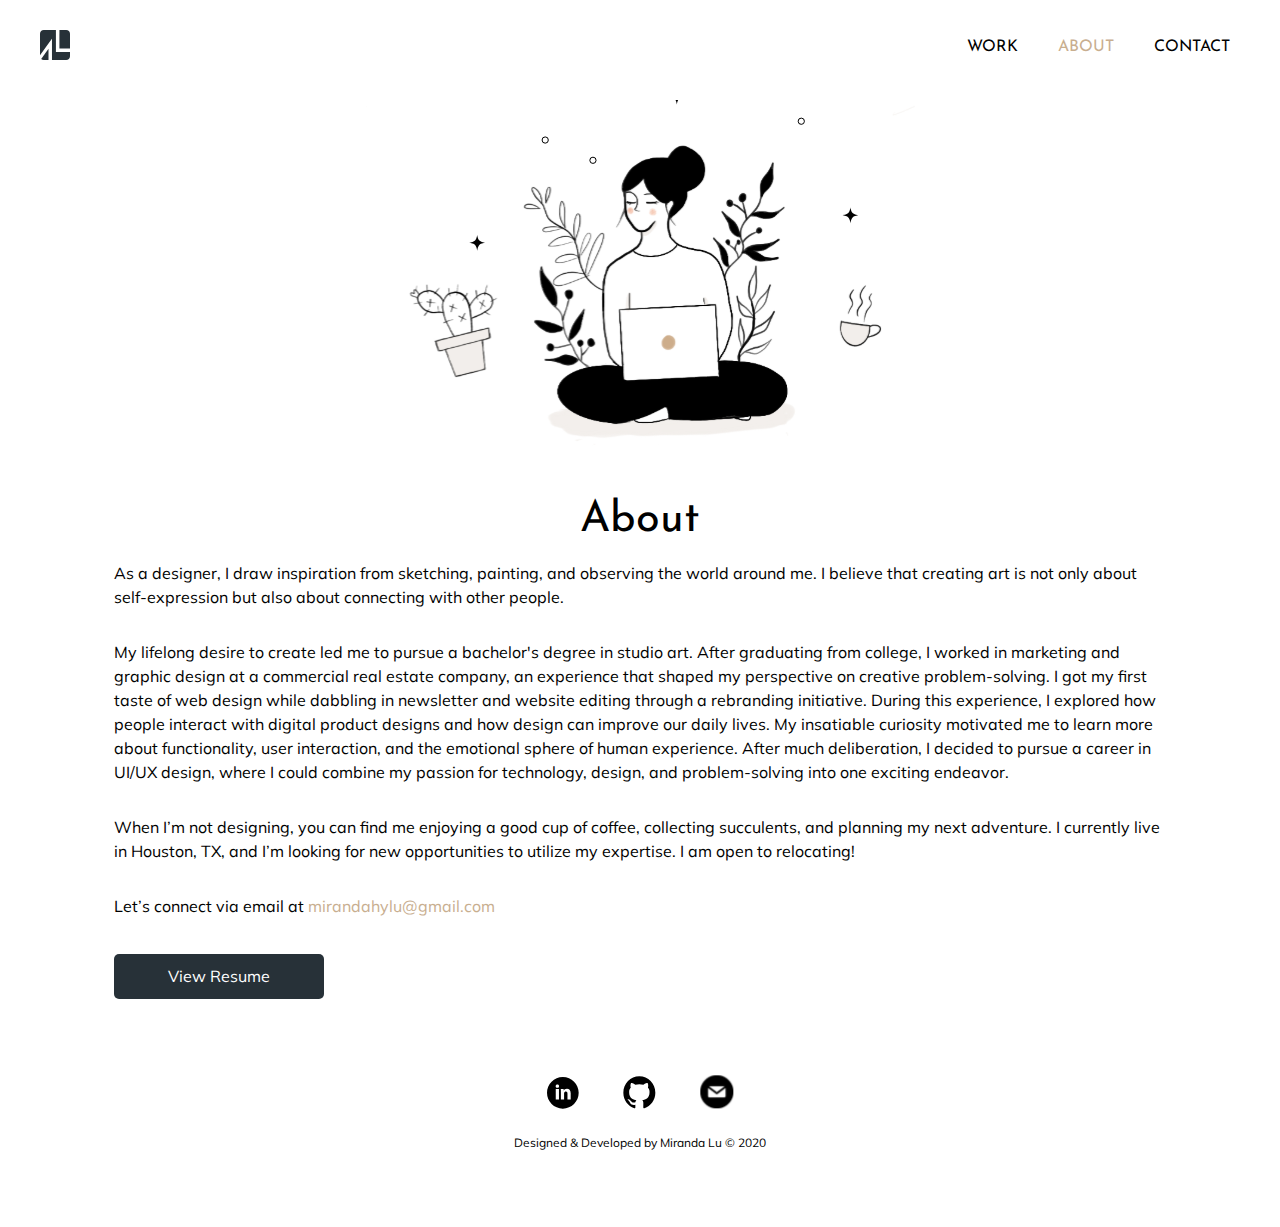
==== about.html @ 47be0c5d "fixed paths" ====
<!DOCTYPE html>
<html lang="en">
  <head>
    <meta charset="utf-8">
    <meta name="viewport" content="width=device-width, initial-scale=1">
    <title>Miranda Lu Product Designer</title>
    <link rel="stylesheet" href="css/reset.css">
    <link rel="stylesheet" href="css/style.css">
    <link rel="stylesheet" href="https://fonts.googleapis.com/css2?family=Josefin+Sans:wght@400;700&display=swap">
    <link rel="stylesheet" href="https://fonts.googleapis.com/css?family=Muli">
    <link rel="icon" href="images/ml-favicon.svg">
    <link rel="stylesheet" href="https://cdnjs.cloudflare.com/ajax/libs/font-awesome/5.13.0/css/all.min.css">
  </head>

  <body>
    <!-- navigation -->
    <nav class="navbar">
        <span class="navbar-toggle" id="js-navbar-toggle">
          <i class="fas fa-bars"></i>
        </span>
        <a href="index.html"><img id="logo" src="images/homepage/logo.svg" alt="logo"></a>
        <ul class="main-nav" id="js-menu">
          <li>
            <a href="index.html#work-section" class="nav-links">Work</a>
          </li>
          <li>
            <a href="about.html" class="current">About</a>
          </li>
          <li>
            <a href="mailto:mirandahylu@gmail.com" class="nav-links" target="_blank">Contact</a>
          </li>
        </ul>
    </nav>
    <!-- about me -->
    <section class="about">
    <div class="about-image">
        <img class="illustration" src="../images/about-me.svg" alt="about-me">
    </div>
    <div class="about-me">
      <h1>About</h1>
      <p>As a designer, I draw inspiration from sketching, painting, and observing the world around me. I believe that creating art is not only about self-expression but also about connecting with other people.</p>
      <br>
      <p>My lifelong desire to create led me to pursue a bachelor's degree in studio art. After graduating from college, I worked in marketing and graphic design at a commercial real estate company, an experience that shaped my perspective on creative problem-solving. I got my first taste of web design while dabbling in newsletter and website editing through a rebranding initiative. During this experience, I explored how people interact with digital product designs and how design can improve our daily lives. My insatiable curiosity motivated me to learn more about functionality, user interaction, and the emotional sphere of human experience. After much deliberation, I decided to pursue a career in UI/UX design, where I could combine my passion for technology, design, and problem-solving into one exciting endeavor.</p>
      <br>
      <p>When I’m not designing, you can find me enjoying a good cup of coffee, collecting succulents, and planning my next adventure.
      I currently live in Houston, TX, and I’m looking for new opportunities to utilize my expertise. I am open to relocating!</p>
      <br>
      <p>Let’s connect via email at <span style="color:#C8AE8F">mirandahylu@gmail.com</span></p>
      <a href="../images/Miranda_Lu_Resume.pdf" class="btn resume">View Resume</a>
    </div>

    </section>
    <!-- footer -->
    <footer class="main-footer">
      <div class="footer-icons">
        <a href="https://www.linkedin.com/in/mirandahylu" target="_blank">
          <img src="images/linkedin.svg" alt="linkedin">
        </a>
        <a href="https://github.com/mirandalu" target="_blank">
          <img src="images/github.svg" alt="github">
        </a>
        <a href="mailto:mirandahylu@gmail.com" target="_blank">
          <img src="images/mail.svg" alt="email">
        </a>
      </div>
      <p class="bottom"> Designed & Developed by Miranda Lu © 2020 </p>
    </footer>
    <!-- hamburger menu -->
    <script>
        let mainNav = document.getElementById('js-menu');
        let navBarToggle = document.getElementById('js-navbar-toggle');
        navBarToggle.addEventListener('click', function () {
        mainNav.classList.toggle('active');
        });
    </script>
</body>
</html>
---- css/style.css ----
/* global setting */
html {
  font-size: 10px;
  font-family: "Muli", sans-serif;
}

* {
  box-sizing: border-box;
  margin: 0;
  padding: 0;
}

body {
  font-size: 1.6rem;
  line-height: 1.5rem;
}

/* buttons */
.btn {
  background: #273138;
  border-radius: .5rem;
  color: white;
  display: inline-block;
  font-family: 'Muli', sans-serif;
  padding: 1.5rem 5.4rem;
  text-decoration: none;
  margin-top: 2rem;
}

.btn:hover{
  /*background-color: #C8AE8F;*/
  @extend %bg;
	transform: scale(1.1);
}

.btn-footer{
  border-radius: .5rem;
  border: 1px solid #C8AE8F;
  color: #C8AE8F;
  cursor: pointer;
  display: inline-block;
  font-family: 'Muli', sans-serif;
  padding: 1.5rem 5.4rem;
  text-decoration: none;
  margin-bottom: 4rem;
}

.btn-footer:hover {
  background: #C8AE8F;
  color: white;
}

.link {
  border-bottom: 1px solid #C8AE8F;
  color: #C8AE8F;
  display: inline-block;
  padding-bottom: .5em;
  text-transform: uppercase;
  text-decoration: none;
}

.link:hover {
  color: #D6C2AB;
  border-bottom: 1px solid #D6C2AB;
}

#myBtn {
  display: none;
  position: fixed;
  bottom: 20px;
  right: 30px;
  z-index: 99;
  font-size: 18px;
  border: none;
  outline: none;
  background-color: #C8AE8F;
  color: white;
  cursor: pointer;
  padding: 15px;
  border-radius: 4px;
}

#myBtn:hover {
  background-color: #D6C2AB;
}

/* headings */
h1, h2, h3, h4 {
  font-family: 'Josefin Sans', sans-serif;
  padding-bottom: 2rem;
}

h5, p {
  font-family: "Muli", sans-serif;
  line-height: 2.4rem;
  padding-bottom: 1.6rem;
}

h1 {
  font-size: 3.2rem;
  line-height: 4rem;
  text-align: center;
}

h2 {
  font-size: 2.4rem;
  font-weight: bold;
  line-height: 3rem;
  text-align: center;
  text-transform: uppercase;
}

h3 {
  font-size: 2rem;
  font-weight: bold;
  line-height: 2.5rem;
  text-align: center;
}

h4 {
  font-weight: bold;
  font-size: 1.8rem;
  line-height: 2.4rem;
  text-transform: uppercase;
}

h5 {
  font-family: "Muli", sans-serif;
  font-size: 1.8rem;
  font-weight: bold;
  line-height: 2.4rem;
}

h6 {
  font-family: "Muli", sans-serif;
  font-size: 1.5rem;
  font-weight: bold;
  padding-bottom: 1rem;
}


p {
  font-weight: normal;
  font-size: 1.6rem;
  line-height: 2.5rem;
}

#bloc {
  font-size: 1.2rem;
}

/* a:link{
  color: black;
  text-decoration: none;
} */

/* global images */
img {
  display: block;
  max-width: 100%;
  height: auto;
}

/* global navigation */
.navbar {
  font-size: 2.4rem;
  background-color: white;
  padding-bottom: 2rem;
  position: fixed;
  width: 100%;
}

.nav-links {
  color: black;
  font-family: 'Josefin Sans', sans-serif;
  text-decoration: none;
}

.main-nav {
  display: none;
  list-style-type: none;
}

.main-nav li{
  background-color: white;
  margin: 3rem auto;
  text-align: center;
}

#logo {
  display: inline-block;
  margin-top: 2rem;
  margin-left: 1.8rem;
  width: 3rem;
}

.navbar-toggle {
  color: black;
  cursor: pointer;
  font-size: 24px;
  position: absolute;
  right: 1.8rem;
  top: 1.8rem;
}

.active {
  display: block;
}

.current {
  color: #C8AE8F;
  font-family: "Josefin Sans", sans-serif;
  text-decoration: none;
}

/* hero */
#hero {
  display: flex;
  flex-direction: column;
  text-align: center;
  padding-bottom: 2rem;
}

.profile-image img{
  margin: 5rem auto;
  display: block;
  margin-left: auto;
  margin-right: auto;
  max-width: 15.8rem;
  width: 100%;

}

.headbold {
  font-weight: bold;
}

#hero .content-wrap,
#process .content-wrap,
.testimonial-wrap,
.main-footer {
  padding: 5.6rem 2.5rem;
}

.arrow {
  border-radius: .5rem;
  text-align: center;
  margin-top: 4rem;
}

.arrow i{
  color: black;
}

.bounce {
  -moz-animation: bounce 2s infinite;
  -webkit-animation: bounce 2s infinite;
  animation: bounce 2s infinite;
}

@-moz-keyframes bounce {
  0%, 20%, 50%, 80%, 100% {
    -moz-transform: translateY(0);
    transform: translateY(0);
  }
  40% {
    -moz-transform: translateY(-20px);
    transform: translateY(-20px);
  }
  60% {
    -moz-transform: translateY(-15px);
    transform: translateY(-15px);
  }
}

/* fade-in animation */
.fade-in {
animation: fadeIn ease 1s;
-webkit-animation: fadeIn ease 1s;
-moz-animation: fadeIn ease 1s;
-o-animation: fadeIn ease 1s;
-ms-animation: fadeIn ease 1s;
}

@keyframes fadeIn {
0% {opacity:0;}
100% {opacity:1;}
}

@-webkit-keyframes fadeIn {
0% {opacity:0;}
100% {opacity:1;}
}


/* recent work */
#work-section {
  text-align: center;
}

#work-section .work {
  background-color: #F7F7F7;
  padding: 5rem 4rem;
}


.work-image {
  display: block;
  margin-left: auto;
  margin-right: auto;
  padding-bottom: 4rem;
  width: 100%;
}


/* design process */
#process{
  text-align: center;
  margin: 5.5rem auto;
}

.process-list {
  margin-bottom: 5.5rem;
}

.process-list li{
  font-family: 'Muli', sans-serif;
  font-size: 1.6rem;
  text-decoration: none;
  margin: 1.6rem auto;
}

.process-icon {
  margin: 2rem auto;
}

/* testimonial */
.testimonial {
  background-color: #F2EFEC;
}

.testimonial-wrap h6{
  text-transform: uppercase;
}

.testimonial-text{
  margin-bottom: 3rem;
}

/* footer */
.main-footer {
  text-align: center;
}

.bottom {
  font-size: 1.2rem;
}

.footer-title {
  font-size: 2.4rem;
  text-transform: none;
}

.footer-box {
  padding: 1.5rem 5rem;
}

.footer-icons a {
  display: inline-block;
  padding: 2rem;
}

/****** Easebox Settings ******/
.easebox-hero, .research, .analysis, .personas, .user-flows,
.wireframes, .usability-tests, .branding, .mockups,
.preference, .testings-validation, .reflection {
  padding: 5.5rem 1.8rem 0rem;
}


.container {
  margin-top: 5rem;
  width: 100%;
}

/* images */
figure img, .google-icon, .dropbox-icon, .pinterest-icon {
  display: block;
  margin-left: auto;
  margin-right: auto;
  height: auto;
  max-width: 100%;
}

.easebox-hero img, .persona-wrapper1 img, .persona-wrapper2 img,
.uf-image1, .uf-image2, .initial-sketches, .easebox-logo,
.easebox-moodboard, .brand-image2, .td-image,
.preference-image {
  height: auto;
  max-width: 100%;
  padding-bottom: 2rem;
}


/* header */
header {
  text-align: center;
}

.easebox-hero {
  background-color: #F7F7F7;
  padding-top: 8.7rem;
  padding-bottom: 5.5rem;
  width: 100%;
}

.easebox-hero img {
  display: block;
  margin-left: auto;
  margin-right: auto;
  width: 50%;
}

.easebox-content {
  padding: 5.5rem 1.8rem 2.5rem;
}

.easebox-content h1{
  font-weight: bold;
  text-transform: uppercase;
}

/* overview */
.overview {
  padding-bottom: 5.5rem;
  text-align: center;
  display: flex;
  flex-direction: column;
  width: 100%;
}

.overview li {
  font-family: 'Muli', sans-serif;
  font-size: 1.6rem;
  text-decoration: none;
  line-height: 2.5rem;
}

.overview ul {
  padding-top: 5rem;
}

.list h3 {
  text-transform: uppercase;
}

/* challenge & solution */
.challenge {
  background-color: #EAEFEF;
  padding: 5.5rem 1.8rem;
}

.challenge-content {
  padding-top: 2.5rem;
  padding-bottom: 2.5rem;
}

.solution {
  padding-top: 2.5rem;
  padding-bottom: 2.5rem;
}

/* research */
.section-heading {
  text-align: center;
  text-transform: uppercase;
}

.survey-data1{
  padding: 5.5rem 0 5rem;
}

.survey-data2 h6{
  padding-bottom: 5rem;
}

.takeaways {
  padding-top: 2rem;
}

.takeaways ul {
  list-style-type: circle;
  line-height: 3rem;
  padding: 1.8rem 1.8rem;
}

/* competitive analysis */
.analysis ul {
  line-height: 3rem;
  padding: .5rem 1.8rem;
}

.analysis-wrapper {
  padding-bottom: 2rem;
  margin-top: 5rem;
}

.bullet-list li {
  position: relative;
  margin-left: 1.8rem;
  line-height: 4rem;
  z-index: -1;
}

ul .plus:before{
  content: "add_circle";
  color: #27AE60;
  font-family: "Material Icons";
  font-size: 2.4rem;
  left: -3rem;
  position: absolute;
  letter-spacing: 0px;
}

ul .minus:before {
  content: "remove_circle";
  color: #EE0202;
  font-family: "Material Icons";
  font-size: 2.4rem;
  left: -3rem;
  letter-spacing: 1px;
  position: absolute;
}

/* user personas */
.persona-container {
  padding-bottom: 2.5rem;
}

.personas ul, .usability-tests ul{
  list-style-type: circle;
  line-height: 3rem;
  padding: .5rem 1.8rem;
}

.persona-one, .persona-two {
  text-align: center;
  padding: .2rem;
}

#persona-image {
  height: 18rem;
  display: block;
  margin: 3rem auto;
  max-width: 100%;
}

.persona-list {
  padding-bottom: 2.5rem;
}

.persona-two {
  padding-bottom: 2.5rem;
}

/* information architecture */
.user-flows {
  background-color: #F7F7F7;
  padding: 5.5rem 1.8rem;
}

.user-flows h2{
  text-align: center;
}

.uf-link {
  text-align: center;
}

/* wireframes */
.wireframes-content {
  padding-bottom: 2.5rem;
}

/* usability tests */
ol {
  line-height: 2.4rem;
}

/* branding */
.easebox-caption, .figcaption {
  font-size: 1.4rem;
  line-height: 2rem;
  text-align: center;
  padding-bottom: 2rem;
}

/* hi-fi mockups */
.full-width, .final-mockup {
	left: 50%;
	margin-left: -50vw;
	margin-right: -50vw;
	max-width: 100vw;
	position: relative;
	right: 50%;
	width: 100vw;
}

/* preference testing */
.preference-wrapper {
  text-align: center;
  padding: 3rem 0rem;
}

/* reflection */
.reflection-content {
  padding-top: 5.5rem;
}

/***** about me *****/
.about-image {
  padding-top: 8rem;
}

.illustration {
  display: block;
  margin-left: auto;
  margin-right: auto;
}

.about-me {
  padding: 0rem 1.8rem;
}

/*** Media Queries ***/

/* tablet */
@media screen and (min-width: 768px) {
  section {
    margin: 0 auto;
    width: 85%;
  }

  .content-wrap p{
    margin-bottom: 15rem;
  }

  .navbar {
    background-color: white;
    display: flex;
    justify-content: space-between;
    height: 10rem;
    z-index: 1;
  }

  .navbar ul{
    font-family: "Josefin Sans",sans-serif;
    font-size: 1.6rem;
    text-transform: uppercase;
  }
  .main-nav {
    background-color: white;
    display: flex;
    flex-direction: row;
    font-size: 1.6rem;
    padding: 1rem;
  }

  .main-nav a {
    margin-right: 4rem;
  }

  .nav-links {
    color: black;
    margin-right: 3rem;
    text-decoration: none;
  }

  .logo:hover, .nav-links:hover {
    color: #C8AE8F;
    }

  #logo {
    display: inline-block;
    margin-top: 3rem;
    margin-left: 4rem;
    object-fit: contain;
    }

  .navbar-toggle {
    display: none;
  }

  h1, h2, h3, h4 {
    font-family: 'Josefin Sans', sans-serif;
    padding-bottom: 2rem;
  }

  h5, p {
    font-family: "Muli", sans-serif;
    line-height: 2.4rem;
    padding-bottom: 1.6rem;
  }

  h1 {
    font-size: 4.33rem;
  }

  h2 {
    font-size: 3.2rem;
  }

  h3 {
    font-size: 2.4rem;
    text-transform: uppercase;
  }


 .work {
    align-items: center;
    display: grid;
    grid-template-columns: 6fr 1fr 5fr;
    grid-template-areas:"left . right";
  }

  .work-image {
    grid-area: left;
    padding: 0rem 2rem;
  }

  .work-content, .work-content h3 {
    grid-area: right;
    text-align: left;
  }

  .work div img{
    max-width: 100%;
  }

  section .work{
    margin: 0 auto;
  }

  .grid {
    display: grid;
    grid-template-columns: 1fr 1fr;
    grid-template-rows: auto;
    align-items: center;
  }

  .testimonial {
    display: flex;
    padding-right: 10rem;
    padding-left: 10rem;
  }

}
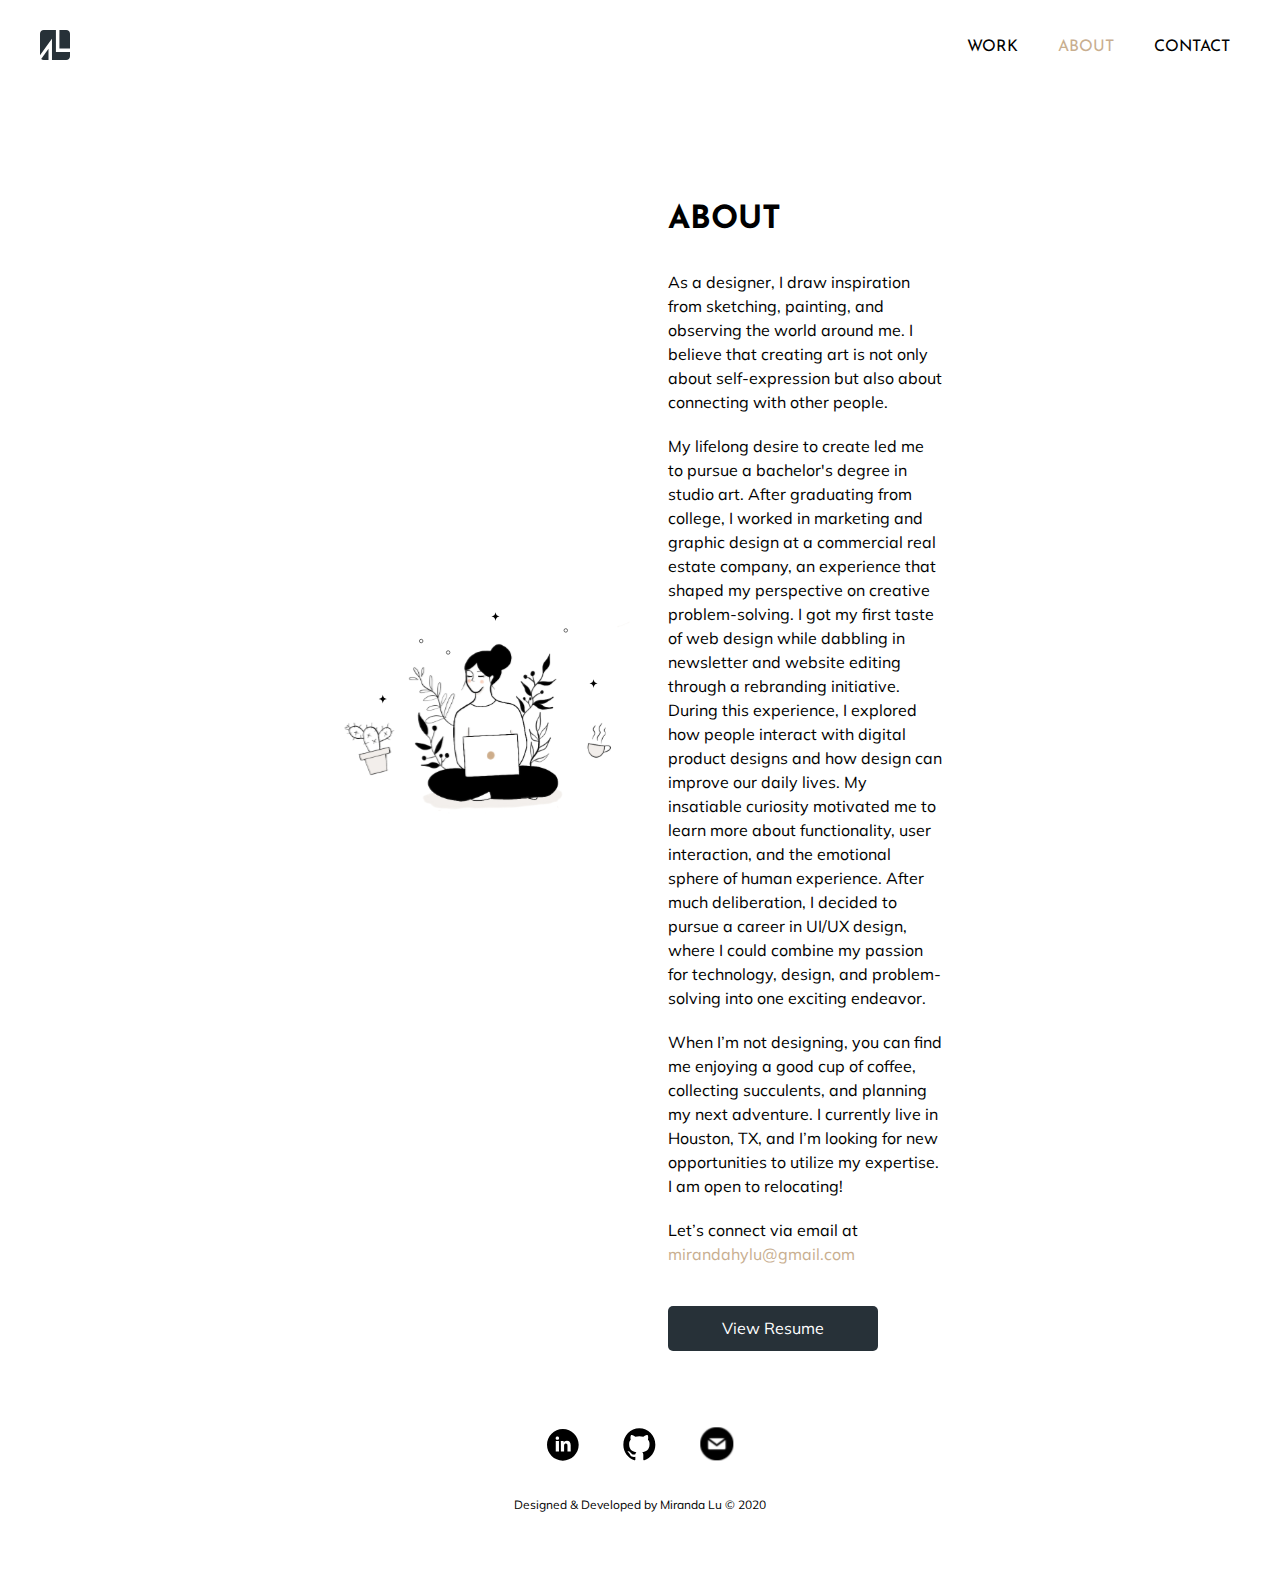
==== commit 240a62e4: "responsive: completed" ====
--- a/about.html
+++ b/about.html
@@ -10,6 +10,8 @@
     <link rel="stylesheet" href="https://fonts.googleapis.com/css?family=Muli">
     <link rel="icon" href="images/ml-favicon.svg">
     <link rel="stylesheet" href="https://cdnjs.cloudflare.com/ajax/libs/font-awesome/5.13.0/css/all.min.css">
+    <link rel="stylesheet" href="https://use.fontawesome.com/releases/v5.8.1/css/all.css">
+    <link rel="stylesheet" href="https://fonts.googleapis.com/icon?family=Material+Icons">
   </head>
 
   <body>
@@ -31,25 +33,23 @@
           </li>
         </ul>
     </nav>
+
     <!-- about me -->
     <section class="about">
-    <div class="about-image">
-        <img class="illustration" src="../images/about-me.svg" alt="about-me">
-    </div>
-    <div class="about-me">
-      <h1>About</h1>
-      <p>As a designer, I draw inspiration from sketching, painting, and observing the world around me. I believe that creating art is not only about self-expression but also about connecting with other people.</p>
-      <br>
-      <p>My lifelong desire to create led me to pursue a bachelor's degree in studio art. After graduating from college, I worked in marketing and graphic design at a commercial real estate company, an experience that shaped my perspective on creative problem-solving. I got my first taste of web design while dabbling in newsletter and website editing through a rebranding initiative. During this experience, I explored how people interact with digital product designs and how design can improve our daily lives. My insatiable curiosity motivated me to learn more about functionality, user interaction, and the emotional sphere of human experience. After much deliberation, I decided to pursue a career in UI/UX design, where I could combine my passion for technology, design, and problem-solving into one exciting endeavor.</p>
-      <br>
-      <p>When I’m not designing, you can find me enjoying a good cup of coffee, collecting succulents, and planning my next adventure.
-      I currently live in Houston, TX, and I’m looking for new opportunities to utilize my expertise. I am open to relocating!</p>
-      <br>
-      <p>Let’s connect via email at <span style="color:#C8AE8F">mirandahylu@gmail.com</span></p>
-      <a href="../images/Miranda_Lu_Resume.pdf" class="btn resume">View Resume</a>
-    </div>
+      <div class="about-image">
+          <img class="illustration" src="images/about-me.svg" alt="about-me">
+      </div>
+      <div class="about-me">
+        <h1>About</h1>
+        <p>As a designer, I draw inspiration from sketching, painting, and observing the world around me. I believe that creating art is not only about self-expression but also about connecting with other people.</p>
+        <p>My lifelong desire to create led me to pursue a bachelor's degree in studio art. After graduating from college, I worked in marketing and graphic design at a commercial real estate company, an experience that shaped my perspective on creative problem-solving. I got my first taste of web design while dabbling in newsletter and website editing through a rebranding initiative. During this experience, I explored how people interact with digital product designs and how design can improve our daily lives. My insatiable curiosity motivated me to learn more about functionality, user interaction, and the emotional sphere of human experience. After much deliberation, I decided to pursue a career in UI/UX design, where I could combine my passion for technology, design, and problem-solving into one exciting endeavor.</p>
+        <p>When I’m not designing, you can find me enjoying a good cup of coffee, collecting succulents, and planning my next adventure.
+        I currently live in Houston, TX, and I’m looking for new opportunities to utilize my expertise. I am open to relocating!</p>
+        <p>Let’s connect via email at <span style="color:#C8AE8F">mirandahylu@gmail.com</span></p>
+        <a href="../images/Miranda_Lu_Resume.pdf" class="btn resume">View Resume</a>
+      </div>
+    </section>
 
-    </section>
     <!-- footer -->
     <footer class="main-footer">
       <div class="footer-icons">
@@ -65,6 +65,7 @@
       </div>
       <p class="bottom"> Designed & Developed by Miranda Lu © 2020 </p>
     </footer>
+
     <!-- hamburger menu -->
     <script>
         let mainNav = document.getElementById('js-menu');
--- a/css/style.css
+++ b/css/style.css
@@ -2,6 +2,7 @@
 html {
   font-size: 10px;
   font-family: "Muli", sans-serif;
+  scroll-behavior: smooth;
 }
 
 * {
@@ -13,6 +14,7 @@
 body {
   font-size: 1.6rem;
   line-height: 1.5rem;
+  margin: 0 auto;
 }
 
 /* buttons */
@@ -87,13 +89,11 @@
 /* headings */
 h1, h2, h3, h4 {
   font-family: 'Josefin Sans', sans-serif;
-  padding-bottom: 2rem;
 }
 
 h5, p {
   font-family: "Muli", sans-serif;
   line-height: 2.4rem;
-  padding-bottom: 1.6rem;
 }
 
 h1 {
@@ -108,6 +108,7 @@
   line-height: 3rem;
   text-align: center;
   text-transform: uppercase;
+  padding-bottom: 1rem;
 }
 
 h3 {
@@ -115,6 +116,7 @@
   font-weight: bold;
   line-height: 2.5rem;
   text-align: center;
+  text-transform: uppercase;
 }
 
 h4 {
@@ -135,7 +137,6 @@
   font-family: "Muli", sans-serif;
   font-size: 1.5rem;
   font-weight: bold;
-  padding-bottom: 1rem;
 }
 
 
@@ -143,11 +144,14 @@
   font-weight: normal;
   font-size: 1.6rem;
   line-height: 2.5rem;
+  margin-top: 1rem;
+  margin-bottom: 1rem;
 }
 
 #bloc {
   font-size: 1.2rem;
 }
+
 
 /* a:link{
   color: black;
@@ -165,9 +169,10 @@
 .navbar {
   font-size: 2.4rem;
   background-color: white;
-  padding-bottom: 2rem;
+  margin: auto;
   position: fixed;
   width: 100%;
+  z-index: 100;
 }
 
 .nav-links {
@@ -189,7 +194,8 @@
 
 #logo {
   display: inline-block;
-  margin-top: 2rem;
+  margin-bottom: 1.5rem;
+  margin-top: 1.5rem;
   margin-left: 1.8rem;
   width: 3rem;
 }
@@ -236,7 +242,6 @@
 }
 
 #hero .content-wrap,
-#process .content-wrap,
 .testimonial-wrap,
 .main-footer {
   padding: 5.6rem 2.5rem;
@@ -320,18 +325,18 @@
 }
 
 .process-list {
-  margin-bottom: 5.5rem;
+  margin-bottom: 1rem;
 }
 
 .process-list li{
   font-family: 'Muli', sans-serif;
   font-size: 1.6rem;
   text-decoration: none;
-  margin: 1.6rem auto;
+  line-height: 3rem;
 }
 
 .process-icon {
-  margin: 2rem auto;
+  margin: 4rem auto;
 }
 
 /* testimonial */
@@ -377,11 +382,6 @@
   padding: 5.5rem 1.8rem 0rem;
 }
 
-
-.container {
-  margin-top: 5rem;
-  width: 100%;
-}
 
 /* images */
 figure img, .google-icon, .dropbox-icon, .pinterest-icon {
@@ -409,13 +409,13 @@
 
 .easebox-hero {
   background-color: #F7F7F7;
-  padding-top: 8.7rem;
-  padding-bottom: 5.5rem;
   width: 100%;
 }
 
 .easebox-hero img {
   display: block;
+  padding-top: 8rem;
+  padding-bottom: 8.5rem;
   margin-left: auto;
   margin-right: auto;
   width: 50%;
@@ -460,7 +460,7 @@
   padding: 5.5rem 1.8rem;
 }
 
-.challenge-content {
+.challenge-container {
   padding-top: 2.5rem;
   padding-bottom: 2.5rem;
 }
@@ -476,12 +476,15 @@
   text-transform: uppercase;
 }
 
-.survey-data1{
-  padding: 5.5rem 0 5rem;
-}
-
-.survey-data2 h6{
-  padding-bottom: 5rem;
+.survey-container1, .survey-container2 {
+  text-align: center;
+  margin-bottom: 5rem;
+}
+
+.survey-wrapper {
+  display: block;
+  margin-bottom: 2rem;
+  margin-top: 2rem;
 }
 
 .takeaways {
@@ -503,6 +506,10 @@
 .analysis-wrapper {
   padding-bottom: 2rem;
   margin-top: 5rem;
+}
+
+section .results {
+  list-style-type: circle;
 }
 
 .bullet-list li {
@@ -512,7 +519,7 @@
   z-index: -1;
 }
 
-ul .plus:before{
+ul .plus:before {
   content: "add_circle";
   color: #27AE60;
   font-family: "Material Icons";
@@ -545,10 +552,10 @@
 
 .persona-one, .persona-two {
   text-align: center;
-  padding: .2rem;
-}
-
-#persona-image {
+  margin: 1rem ;
+}
+
+.persona-image {
   height: 18rem;
   display: block;
   margin: 3rem auto;
@@ -557,10 +564,7 @@
 
 .persona-list {
   padding-bottom: 2.5rem;
-}
-
-.persona-two {
-  padding-bottom: 2.5rem;
+  padding-top: 2.5rem;
 }
 
 /* information architecture */
@@ -578,7 +582,7 @@
 }
 
 /* wireframes */
-.wireframes-content {
+section .content {
   padding-bottom: 2.5rem;
 }
 
@@ -607,9 +611,8 @@
 }
 
 /* preference testing */
-.preference-wrapper {
-  text-align: center;
-  padding: 3rem 0rem;
+.caption {
+  text-align: center;
 }
 
 /* reflection */
@@ -619,13 +622,15 @@
 
 /***** about me *****/
 .about-image {
-  padding-top: 8rem;
+  padding-top: 10rem;
 }
 
 .illustration {
   display: block;
+  height: 28rem;
   margin-left: auto;
   margin-right: auto;
+  width: 100%;
 }
 
 .about-me {
@@ -641,7 +646,11 @@
     width: 85%;
   }
 
-  .content-wrap p{
+  .container {
+    margin: auto;
+  }
+
+  .content-wrap p {
     margin-bottom: 15rem;
   }
 
@@ -649,8 +658,6 @@
     background-color: white;
     display: flex;
     justify-content: space-between;
-    height: 10rem;
-    z-index: 1;
   }
 
   .navbar ul{
@@ -691,36 +698,19 @@
     display: none;
   }
 
-  h1, h2, h3, h4 {
-    font-family: 'Josefin Sans', sans-serif;
-    padding-bottom: 2rem;
-  }
-
-  h5, p {
-    font-family: "Muli", sans-serif;
-    line-height: 2.4rem;
-    padding-bottom: 1.6rem;
-  }
-
-  h1 {
-    font-size: 4.33rem;
-  }
-
-  h2 {
-    font-size: 3.2rem;
-  }
-
-  h3 {
-    font-size: 2.4rem;
-    text-transform: uppercase;
-  }
-
-
- .work {
+ /*.work {
     align-items: center;
     display: grid;
     grid-template-columns: 6fr 1fr 5fr;
     grid-template-areas:"left . right";
+  }*/
+
+  .work {
+    align-items: center;
+    display: grid;
+    grid-template-columns: 1fr 1fr;
+    grid-gap: 5rem;
+    grid-template-areas:"left right";
   }
 
   .work-image {
@@ -754,4 +744,191 @@
     padding-left: 10rem;
   }
 
-}
+/* easebox */
+  .easebox-content {
+    margin: 0 auto;
+    padding-top: 7rem;
+    width: 80%;
+  }
+
+  .challenge p, .user-flows p {
+    margin: 0 auto;
+    width: 85%;
+  }
+
+  .content {
+    padding-bottom: 2.5rem;
+  }
+
+  .easebox-caption {
+    text-align: center;
+    margin: 0 auto;
+    width: 80%;
+  }
+
+  .easebox-moodboard {
+    max-width: 90%;
+  }
+
+}
+
+
+/* desktop-laptop */
+@media screen and (min-width: 1024px) {
+  .container {
+    margin: 0 auto;
+    width: 100%;
+  }
+
+  h1, h2, h3, h4 {
+    font-family: 'Josefin Sans', sans-serif;
+    padding-bottom: 2rem;
+  }
+
+  h5, p {
+    font-family: "Muli", sans-serif;
+    line-height: 2.4rem;
+    padding-bottom: 1rem;
+  }
+
+  h1 {
+    font-size: 4.33rem;
+  }
+
+  h2 {
+    font-size: 3.2rem;
+    text-align: center;
+  }
+
+  h3 {
+    font-size: 2.4rem;
+  }
+
+/* homepage */
+  .content-wrap {
+    margin: 0 auto;
+    width: 50%;
+  }
+
+  #process, #testimonial {
+    padding: 12rem auto;
+  }
+
+  .testimonial-wrap {
+    margin: 0 auto;
+    max-width: 627px;
+  }
+
+  #work-section h2 {
+    padding-bottom: 5rem;
+  }
+
+  .work {
+    align-items: center;
+    display: grid;
+    grid-template-columns: 1fr 40%;
+    grid-gap: 6rem;
+    margin: 0 auto;
+
+  }
+
+  .grid {
+    display: grid;
+    grid-template-columns: repeat(4, 25%);
+    grid-auto-rows: auto;
+    width: 100%;
+  }
+
+/* easebox */
+  .description {
+    padding-top: 5rem;
+    padding-bottom: 5rem;
+  }
+
+  .overview-content {
+    display: flex;
+    flex-direction: row;
+    margin: 0 auto;
+    width: 90rem;
+  }
+
+  .list {
+    margin: 5rem auto;
+    width: 40%;
+  }
+
+  .content, .challenge-container, .solution, .takeaways, .reflection-content,
+  .survey-container {
+    width: 45%;
+    margin: 0 auto;
+}
+
+  .survey-container {
+    display: grid;
+    grid-template-columns: 1fr 1fr;
+    width: 65%;
+  }
+
+  .analysis-container {
+    column-gap: 8rem;
+    display: grid;
+    grid-template-columns: repeat(3,1fr);
+    grid-template-rows: auto;
+    margin: 0 auto;
+    width: 80%;
+  }
+
+  .persona-container {
+    column-gap: 3rem;
+    display: grid;
+    grid-template-columns: 1fr 1fr;
+    margin: 0 auto;
+    width: 80%;
+  }
+
+  .persona-list h6 {
+    margin-top: 2.5rem;
+  }
+
+  .preference-container, .testing-container {
+    align-items: center;
+    margin: 0 auto;
+  }
+
+  .preference-wrapper, .testing-wrapper{
+    display: grid;
+    grid-template-columns: 1fr 1fr;
+    margin: 0 auto;
+    width: 80%;
+  }
+
+/* about me */
+  .about {
+    align-items: center;
+    display: grid;
+    grid-gap: 2rem;
+    grid-template-rows: auto;
+    grid-template-columns: 1fr 1fr;
+    width: 50%;
+  }
+
+  .about-me{
+    padding-top: 20rem;
+  }
+
+  .about-me h1{
+    font-family: 'Josefin Sans', sans-serif;
+    font-size: 3.2rem;
+    font-weight: bold;
+    text-align: left;
+    text-transform: uppercase;
+  }
+
+  .illustration {
+    display: block;
+    height: 35rem;
+    margin-left: auto;
+    width: 100%;
+  }
+
+}
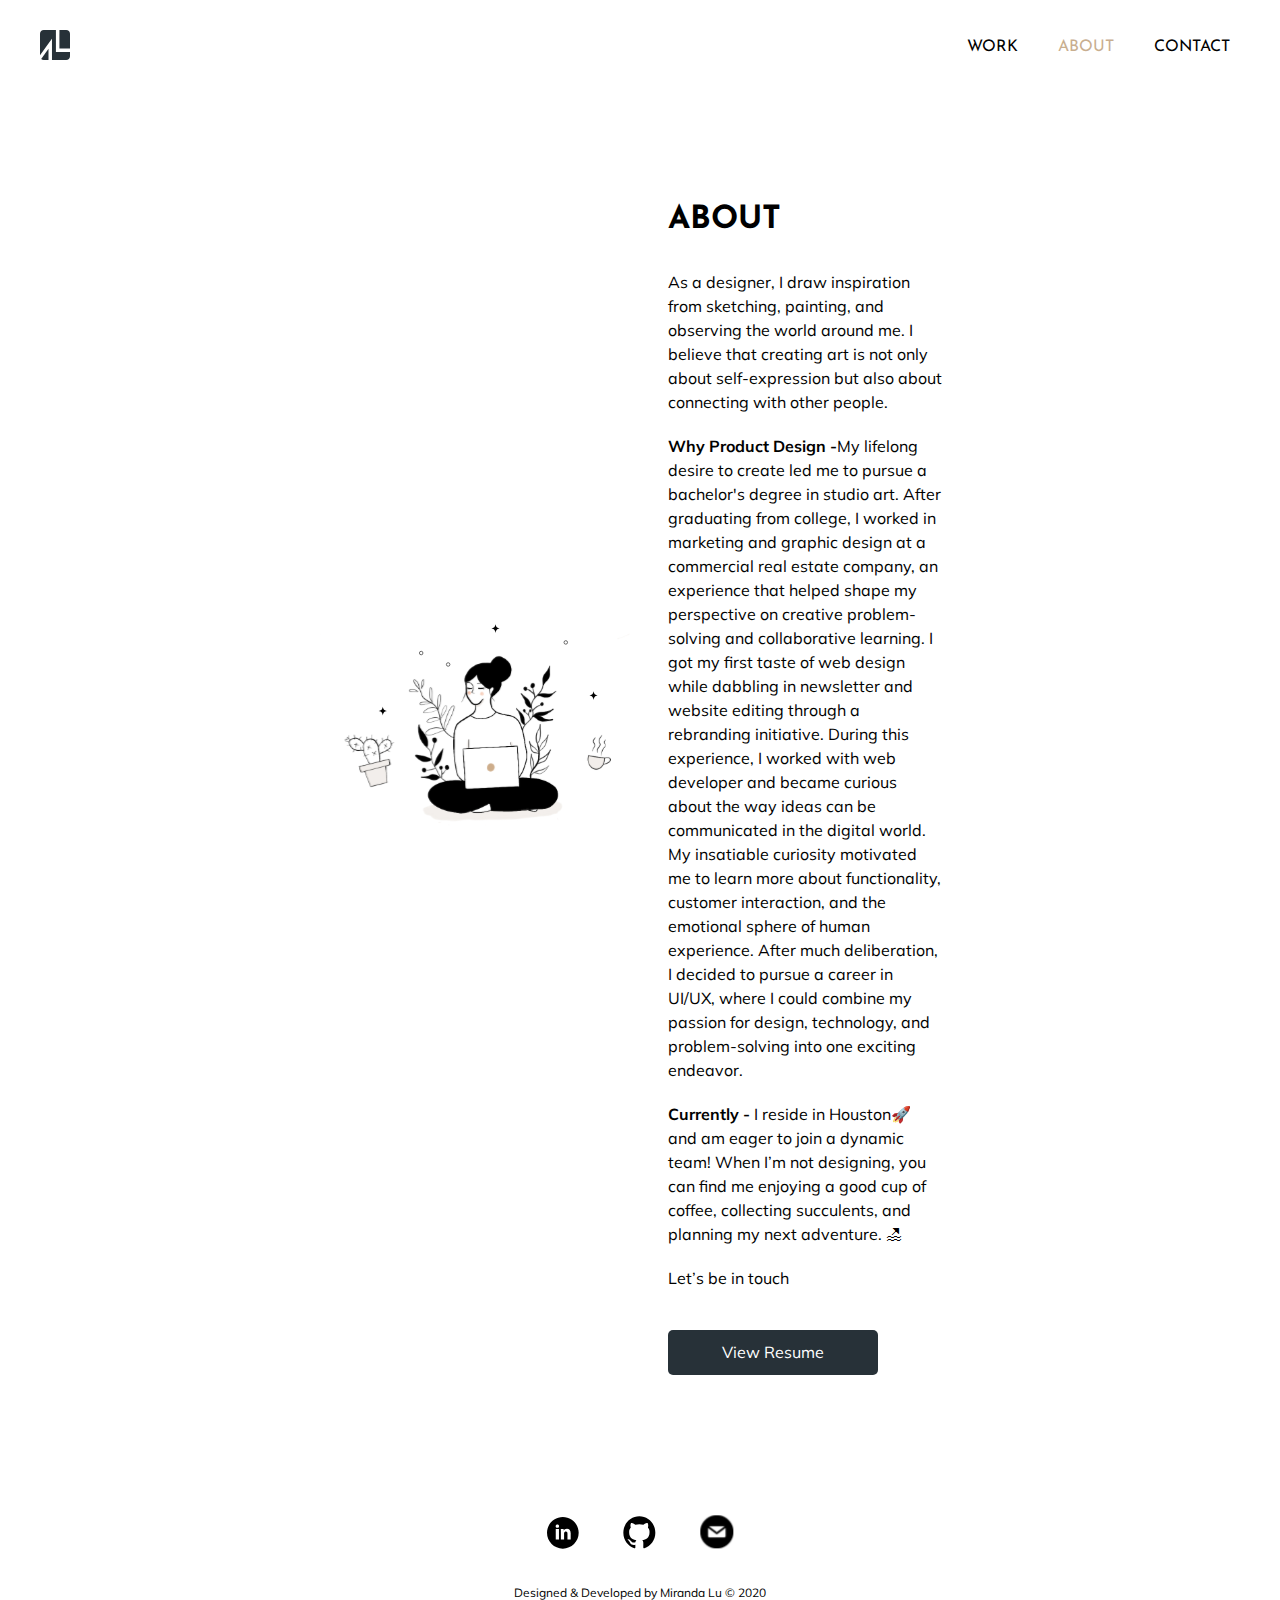
==== commit 6a32e046: "updated spacing" ====
--- a/about.html
+++ b/about.html
@@ -42,10 +42,9 @@
       <div class="about-me">
         <h1>About</h1>
         <p>As a designer, I draw inspiration from sketching, painting, and observing the world around me. I believe that creating art is not only about self-expression but also about connecting with other people.</p>
-        <p>My lifelong desire to create led me to pursue a bachelor's degree in studio art. After graduating from college, I worked in marketing and graphic design at a commercial real estate company, an experience that shaped my perspective on creative problem-solving. I got my first taste of web design while dabbling in newsletter and website editing through a rebranding initiative. During this experience, I explored how people interact with digital product designs and how design can improve our daily lives. My insatiable curiosity motivated me to learn more about functionality, user interaction, and the emotional sphere of human experience. After much deliberation, I decided to pursue a career in UI/UX design, where I could combine my passion for technology, design, and problem-solving into one exciting endeavor.</p>
-        <p>When I’m not designing, you can find me enjoying a good cup of coffee, collecting succulents, and planning my next adventure.
-        I currently live in Houston, TX, and I’m looking for new opportunities to utilize my expertise. I am open to relocating!</p>
-        <p>Let’s connect via email at <span style="color:#C8AE8F">mirandahylu@gmail.com</span></p>
+        <p><span class="headbold">Why Product Design -</span>My lifelong desire to create led me to pursue a bachelor's degree in studio art. After graduating from college, I worked in marketing and graphic design at a commercial real estate company, an experience that helped shape my perspective on creative problem-solving and collaborative learning. I got my first taste of web design while dabbling in newsletter and website editing through a rebranding initiative. During this experience, I worked with web developer and became curious about the way ideas can be communicated in the digital world.  My insatiable curiosity motivated me to learn more about functionality, customer interaction, and the emotional sphere of human experience. After much deliberation, I decided to pursue a career in UI/UX, where I could combine my passion for design, technology, and problem-solving into one exciting endeavor.</p>
+        <p><span class="headbold">Currently - </span> I reside in Houston🚀 ‍and am eager to join a dynamic team! When I’m not designing, you can find me enjoying a good cup of coffee, collecting succulents, and planning my next adventure. 🏖</p>
+        <p>Let’s be in touch</p>
         <a href="../images/Miranda_Lu_Resume.pdf" class="btn resume">View Resume</a>
       </div>
     </section>
@@ -74,5 +73,16 @@
         mainNav.classList.toggle('active');
         });
     </script>
+
+    <!-- Global site tag (gtag.js) - Google Analytics -->
+    <script async src="https://www.googletagmanager.com/gtag/js?id=UA-173157135-1"></script>
+    <script>
+      window.dataLayer = window.dataLayer || [];
+      function gtag(){dataLayer.push(arguments);}
+      gtag('js', new Date());
+
+      gtag('config', 'UA-173157135-1');
+    </script>
+
 </body>
 </html>
--- a/css/style.css
+++ b/css/style.css
@@ -234,10 +234,9 @@
   margin-right: auto;
   max-width: 15.8rem;
   width: 100%;
-
-}
-
-.headbold {
+}
+
+#hero h1, .headbold {
   font-weight: bold;
 }
 
@@ -247,33 +246,33 @@
   padding: 5.6rem 2.5rem;
 }
 
+.highlight {
+  background-color: #EBE1D5;
+}
+
+/* arrow bounce */
+
+body { background: @bg;}
+a { color: black; text-decoration: none; }
+
 .arrow {
-  border-radius: .5rem;
-  text-align: center;
-  margin-top: 4rem;
-}
-
-.arrow i{
-  color: black;
-}
-
+  text-align: center;
+  margin: 8% 0;
+}
 .bounce {
   -moz-animation: bounce 2s infinite;
   -webkit-animation: bounce 2s infinite;
   animation: bounce 2s infinite;
 }
 
-@-moz-keyframes bounce {
+@keyframes bounce {
   0%, 20%, 50%, 80%, 100% {
-    -moz-transform: translateY(0);
     transform: translateY(0);
   }
   40% {
-    -moz-transform: translateY(-20px);
-    transform: translateY(-20px);
+    transform: translateY(-30px);
   }
   60% {
-    -moz-transform: translateY(-15px);
     transform: translateY(-15px);
   }
 }
@@ -299,11 +298,11 @@
 
 
 /* recent work */
-#work-section {
-  text-align: center;
-}
-
-#work-section .work {
+.work-section {
+  text-align: center;
+}
+
+.work-section .work {
   background-color: #F7F7F7;
   padding: 5rem 4rem;
 }
@@ -319,7 +318,7 @@
 
 
 /* design process */
-#process{
+.process{
   text-align: center;
   margin: 5.5rem auto;
 }
@@ -660,6 +659,11 @@
     justify-content: space-between;
   }
 
+  .process, .testimonial {
+    padding-top: 12rem;
+    padding-bottom: 12rem;
+  }
+
   .navbar ul{
     font-family: "Josefin Sans",sans-serif;
     font-size: 1.6rem;
@@ -810,8 +814,10 @@
     width: 50%;
   }
 
-  #process, #testimonial {
-    padding: 12rem auto;
+  #hero .content-wrap, .process-wrap
+  .testimonial-wrap,
+  .main-footer {
+    padding: 12rem 2.5rem;
   }
 
   .testimonial-wrap {
@@ -819,7 +825,7 @@
     max-width: 627px;
   }
 
-  #work-section h2 {
+  .work-section h2 {
     padding-bottom: 5rem;
   }
 
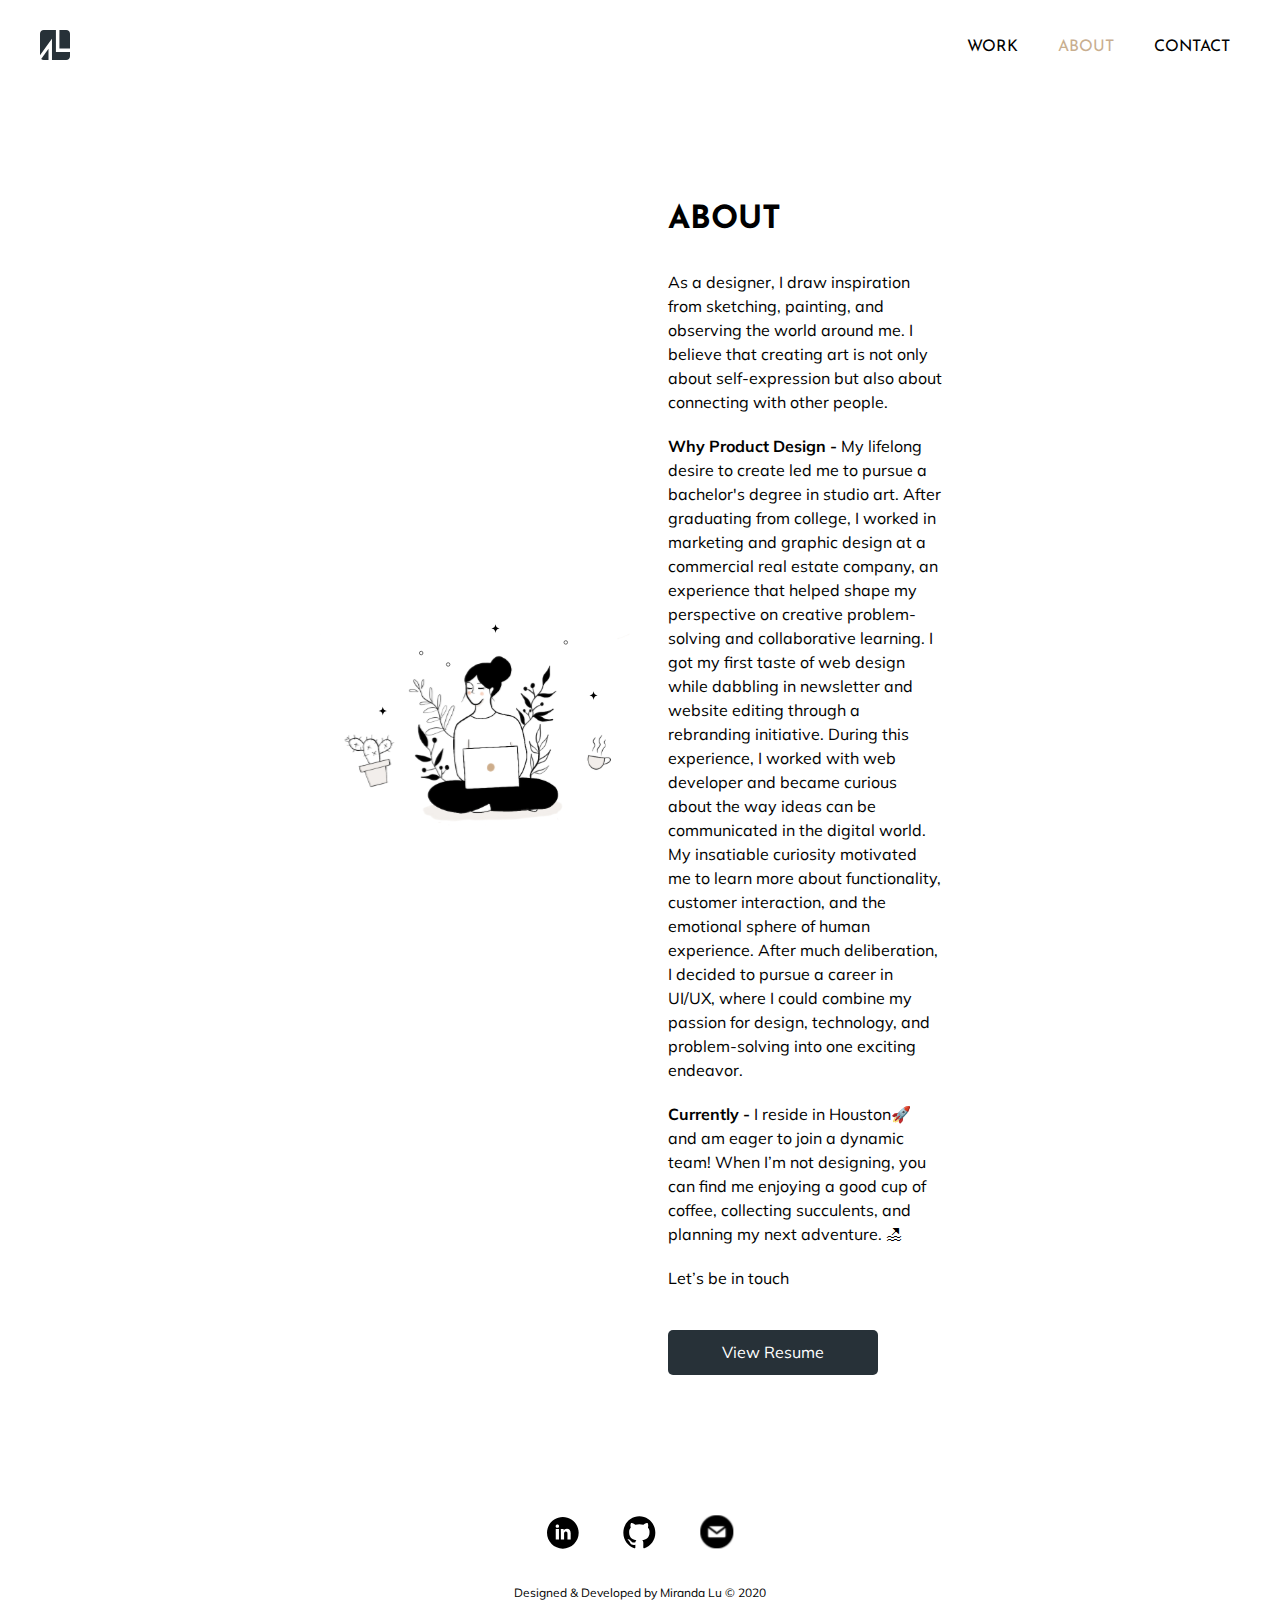
==== commit 096ee51c: "fixed down arrow" ====
--- a/about.html
+++ b/about.html
@@ -42,7 +42,7 @@
       <div class="about-me">
         <h1>About</h1>
         <p>As a designer, I draw inspiration from sketching, painting, and observing the world around me. I believe that creating art is not only about self-expression but also about connecting with other people.</p>
-        <p><span class="headbold">Why Product Design -</span>My lifelong desire to create led me to pursue a bachelor's degree in studio art. After graduating from college, I worked in marketing and graphic design at a commercial real estate company, an experience that helped shape my perspective on creative problem-solving and collaborative learning. I got my first taste of web design while dabbling in newsletter and website editing through a rebranding initiative. During this experience, I worked with web developer and became curious about the way ideas can be communicated in the digital world.  My insatiable curiosity motivated me to learn more about functionality, customer interaction, and the emotional sphere of human experience. After much deliberation, I decided to pursue a career in UI/UX, where I could combine my passion for design, technology, and problem-solving into one exciting endeavor.</p>
+        <p><span class="headbold">Why Product Design - </span>My lifelong desire to create led me to pursue a bachelor's degree in studio art. After graduating from college, I worked in marketing and graphic design at a commercial real estate company, an experience that helped shape my perspective on creative problem-solving and collaborative learning. I got my first taste of web design while dabbling in newsletter and website editing through a rebranding initiative. During this experience, I worked with web developer and became curious about the way ideas can be communicated in the digital world.  My insatiable curiosity motivated me to learn more about functionality, customer interaction, and the emotional sphere of human experience. After much deliberation, I decided to pursue a career in UI/UX, where I could combine my passion for design, technology, and problem-solving into one exciting endeavor.</p>
         <p><span class="headbold">Currently - </span> I reside in Houston🚀 ‍and am eager to join a dynamic team! When I’m not designing, you can find me enjoying a good cup of coffee, collecting succulents, and planning my next adventure. 🏖</p>
         <p>Let’s be in touch</p>
         <a href="../images/Miranda_Lu_Resume.pdf" class="btn resume">View Resume</a>
--- a/css/style.css
+++ b/css/style.css
@@ -814,7 +814,11 @@
     width: 50%;
   }
 
-  #hero .content-wrap, .process-wrap
+  #hero .content-wrap {
+    padding: 12rem 2.5rem 0rem;
+  }
+
+  .process-wrap
   .testimonial-wrap,
   .main-footer {
     padding: 12rem 2.5rem;
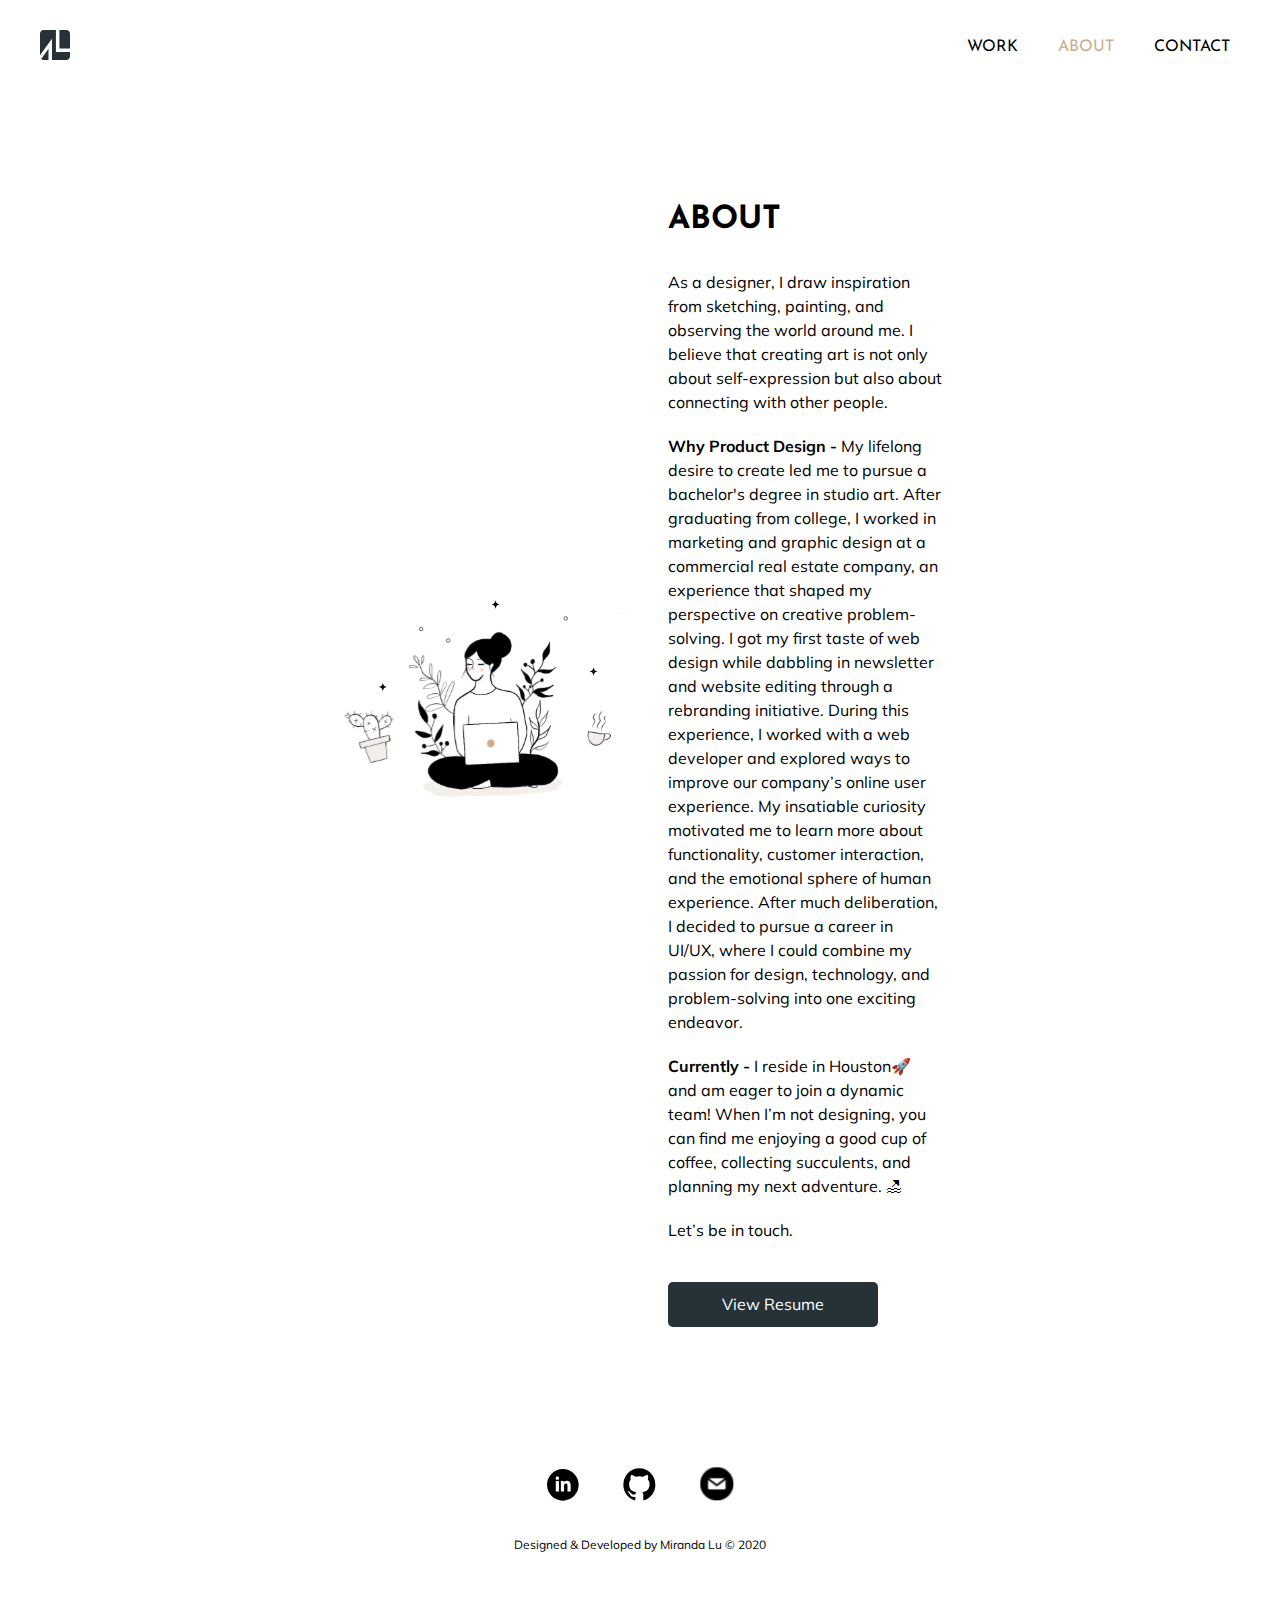
==== commit 95624278: "fixed navbar and updated contact" ====
--- a/about.html
+++ b/about.html
@@ -29,7 +29,7 @@
             <a href="about.html" class="current">About</a>
           </li>
           <li>
-            <a href="mailto:mirandahylu@gmail.com" class="nav-links" target="_blank">Contact</a>
+            <a href="contact.html" class="nav-links">Contact</a>
           </li>
         </ul>
     </nav>
@@ -42,9 +42,9 @@
       <div class="about-me">
         <h1>About</h1>
         <p>As a designer, I draw inspiration from sketching, painting, and observing the world around me. I believe that creating art is not only about self-expression but also about connecting with other people.</p>
-        <p><span class="headbold">Why Product Design - </span>My lifelong desire to create led me to pursue a bachelor's degree in studio art. After graduating from college, I worked in marketing and graphic design at a commercial real estate company, an experience that helped shape my perspective on creative problem-solving and collaborative learning. I got my first taste of web design while dabbling in newsletter and website editing through a rebranding initiative. During this experience, I worked with web developer and became curious about the way ideas can be communicated in the digital world.  My insatiable curiosity motivated me to learn more about functionality, customer interaction, and the emotional sphere of human experience. After much deliberation, I decided to pursue a career in UI/UX, where I could combine my passion for design, technology, and problem-solving into one exciting endeavor.</p>
+        <p><span class="headbold">Why Product Design - </span>My lifelong desire to create led me to pursue a bachelor's degree in studio art. After graduating from college, I worked in marketing and graphic design at a commercial real estate company, an experience that shaped my perspective on creative problem-solving. I got my first taste of web design while dabbling in newsletter and website editing through a rebranding initiative. During this experience, I worked with a web developer and explored ways to improve our company’s online user experience. My insatiable curiosity motivated me to learn more about functionality, customer interaction, and the emotional sphere of human experience. After much deliberation, I decided to pursue a career in UI/UX, where I could combine my passion for design, technology, and problem-solving into one exciting endeavor.</p>
         <p><span class="headbold">Currently - </span> I reside in Houston🚀 ‍and am eager to join a dynamic team! When I’m not designing, you can find me enjoying a good cup of coffee, collecting succulents, and planning my next adventure. 🏖</p>
-        <p>Let’s be in touch</p>
+        <p>Let’s be in touch.</p>
         <a href="../images/Miranda_Lu_Resume.pdf" class="btn resume">View Resume</a>
       </div>
     </section>
@@ -52,13 +52,13 @@
     <!-- footer -->
     <footer class="main-footer">
       <div class="footer-icons">
-        <a href="https://www.linkedin.com/in/mirandahylu" target="_blank">
+        <a href="https://www.linkedin.com/in/miranda-lu-3040661aa/" target="_blank">
           <img src="images/linkedin.svg" alt="linkedin">
         </a>
         <a href="https://github.com/mirandalu" target="_blank">
           <img src="images/github.svg" alt="github">
         </a>
-        <a href="mailto:mirandahylu@gmail.com" target="_blank">
+        <a href="contact.html" target="_blank">
           <img src="images/mail.svg" alt="email">
         </a>
       </div>
--- a/css/style.css
+++ b/css/style.css
@@ -21,6 +21,7 @@
 .btn {
   background: #273138;
   border-radius: .5rem;
+  border-style: none;
   color: white;
   display: inline-block;
   font-family: 'Muli', sans-serif;
@@ -252,7 +253,6 @@
 
 /* arrow bounce */
 
-body { background: @bg;}
 a { color: black; text-decoration: none; }
 
 .arrow {
@@ -636,6 +636,62 @@
   padding: 0rem 1.8rem;
 }
 
+.btn-style {
+  background: #273138;
+  border-radius: .5rem;
+  border-style: none;
+  color: white;
+  display: inline-block;
+  font-family: 'Muli', sans-serif;
+  padding: 1.5rem 5.4rem;
+  text-decoration: none;
+  margin-top: 2rem;
+}
+
+
+/***** Contact *****/
+label {
+  font-family: "Muli",sans-serif;
+  font-size: 1.4rem;
+  font-weight: 400;
+  line-height: 1rem;
+}
+
+input[type=text] {
+  font-family: "Muli",sans-serif;
+  font-size: 1.5rem;
+  height: 40px;
+  margin: 1.3rem 0rem 2rem;
+  outline: none;
+  padding: 1.2rem 2rem;
+  width: 100%;
+}
+
+textarea#border {
+  font-family: "Muli",arial,sans-serif;
+  font-size: 1.5rem;
+  height:12rem;
+  margin: 1.5rem 0;
+  padding: 2rem;
+  resize: none;
+  width: 100%;
+}
+
+.form h1 {
+  font-family: "Josefin Sans", sans-serif;
+  font-size: 3.2rem;
+}
+
+.form {
+  margin-bottom: 9rem;
+  padding: 0rem 3rem 0rem 3rem;
+  padding-top: 13rem;
+  }
+
+.form-wrapper {
+  padding-bottom: 3rem;
+}
+
 /*** Media Queries ***/
 
 /* tablet */
@@ -941,4 +997,10 @@
     width: 100%;
   }
 
-}
+  /* contact */
+    .form {
+      margin: 0 auto;
+      width: 35%;
+    }
+
+}
